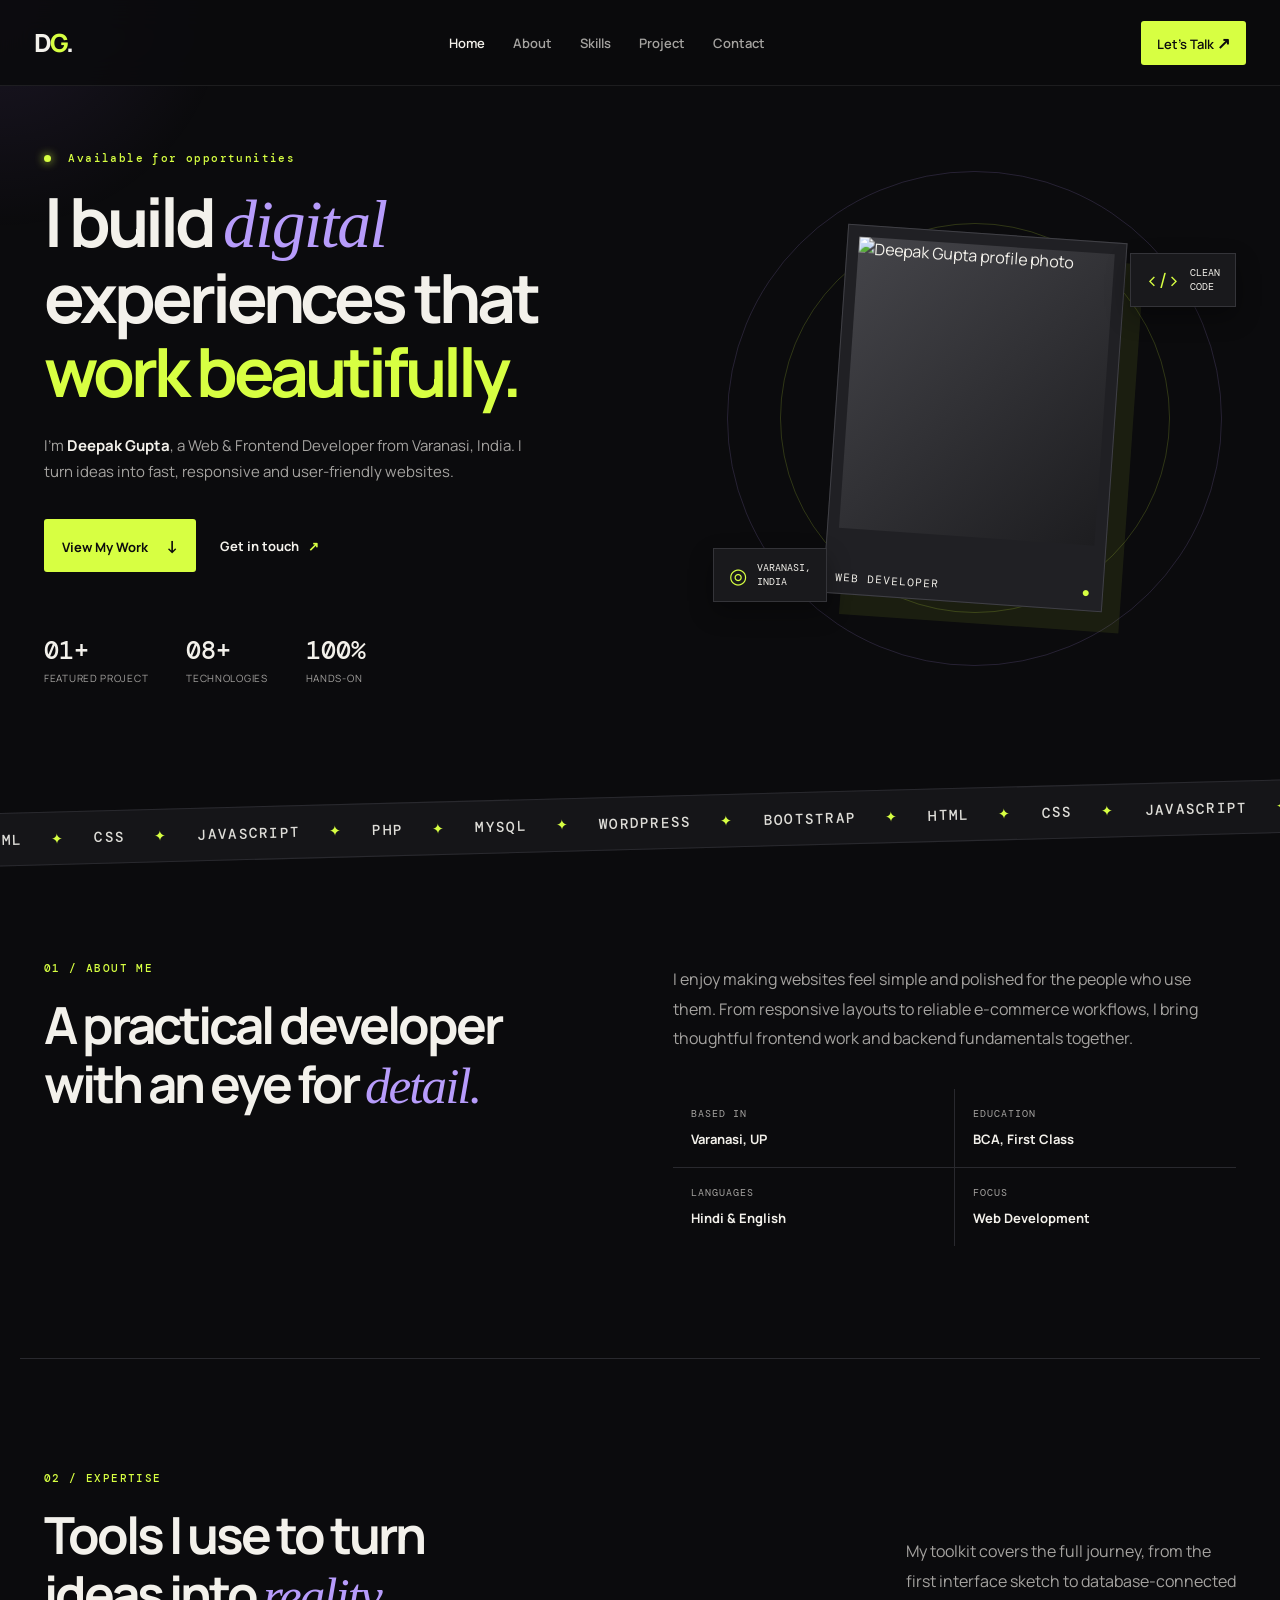
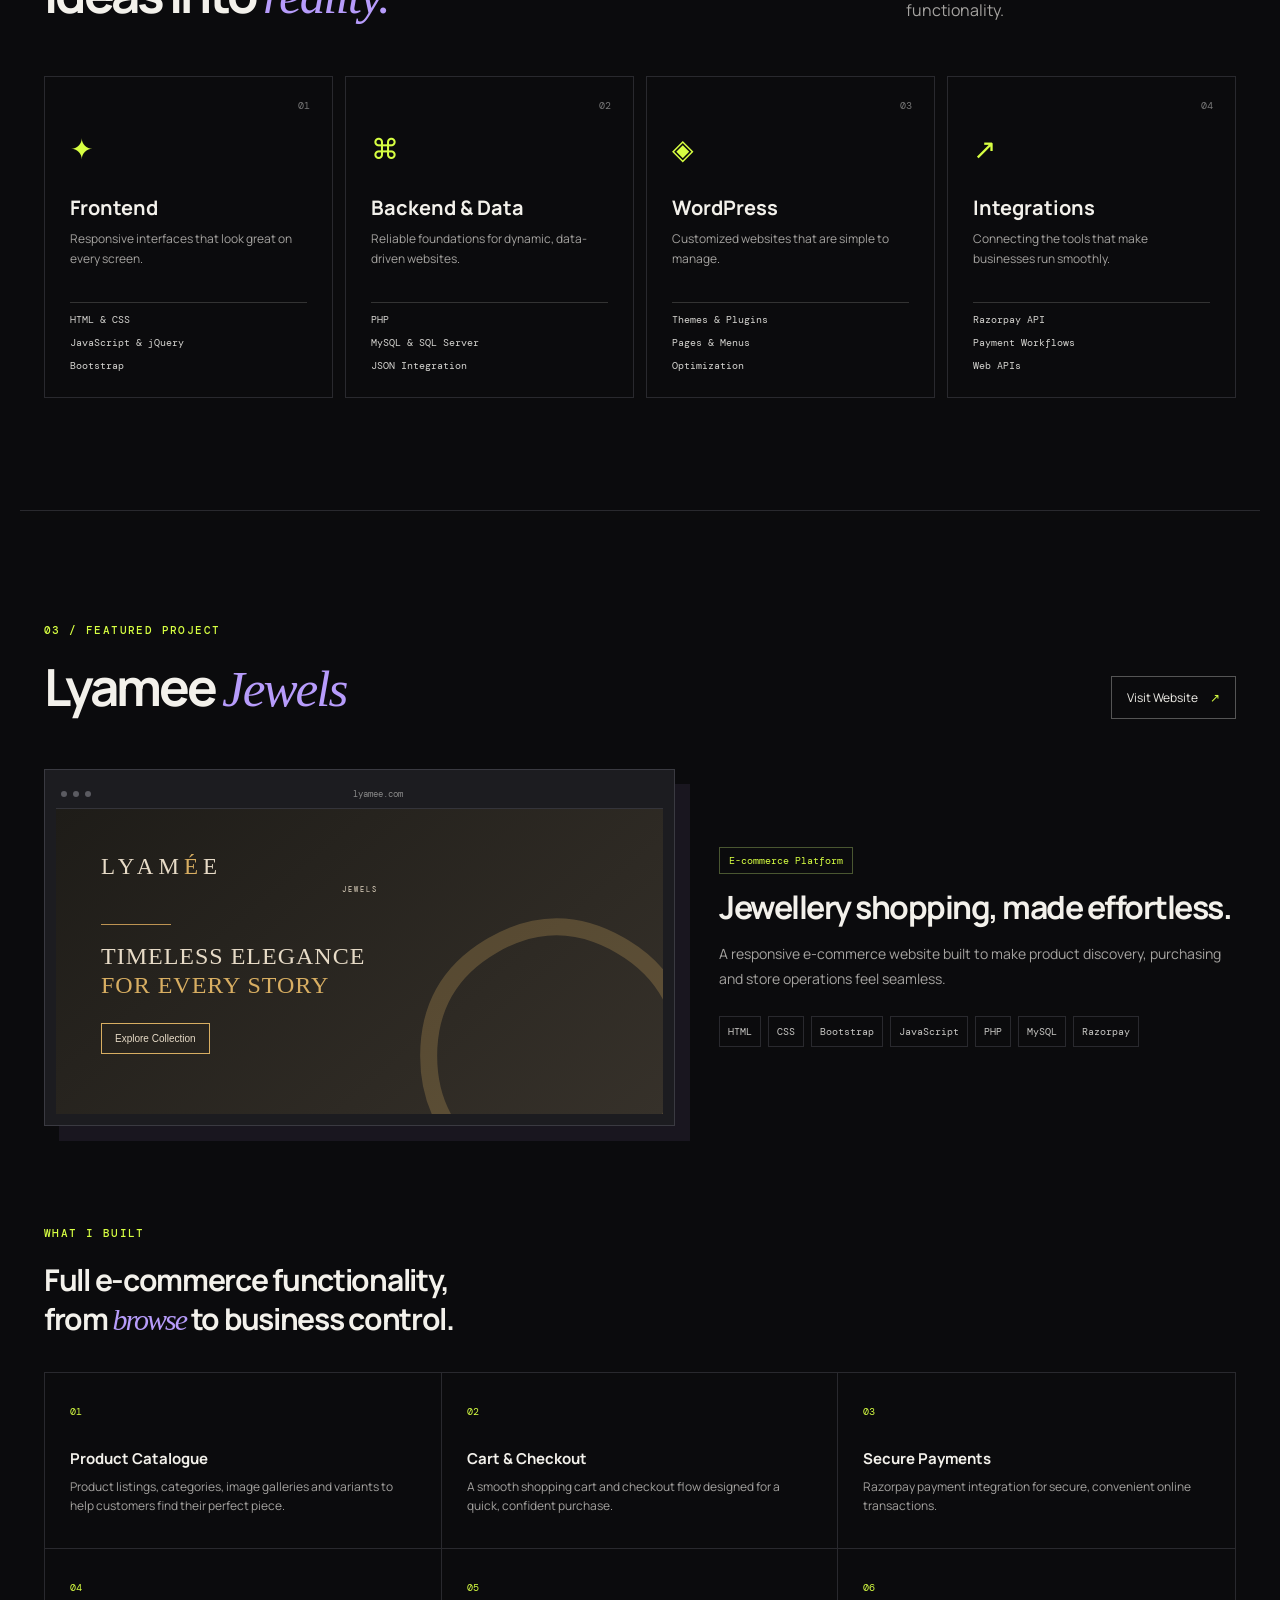
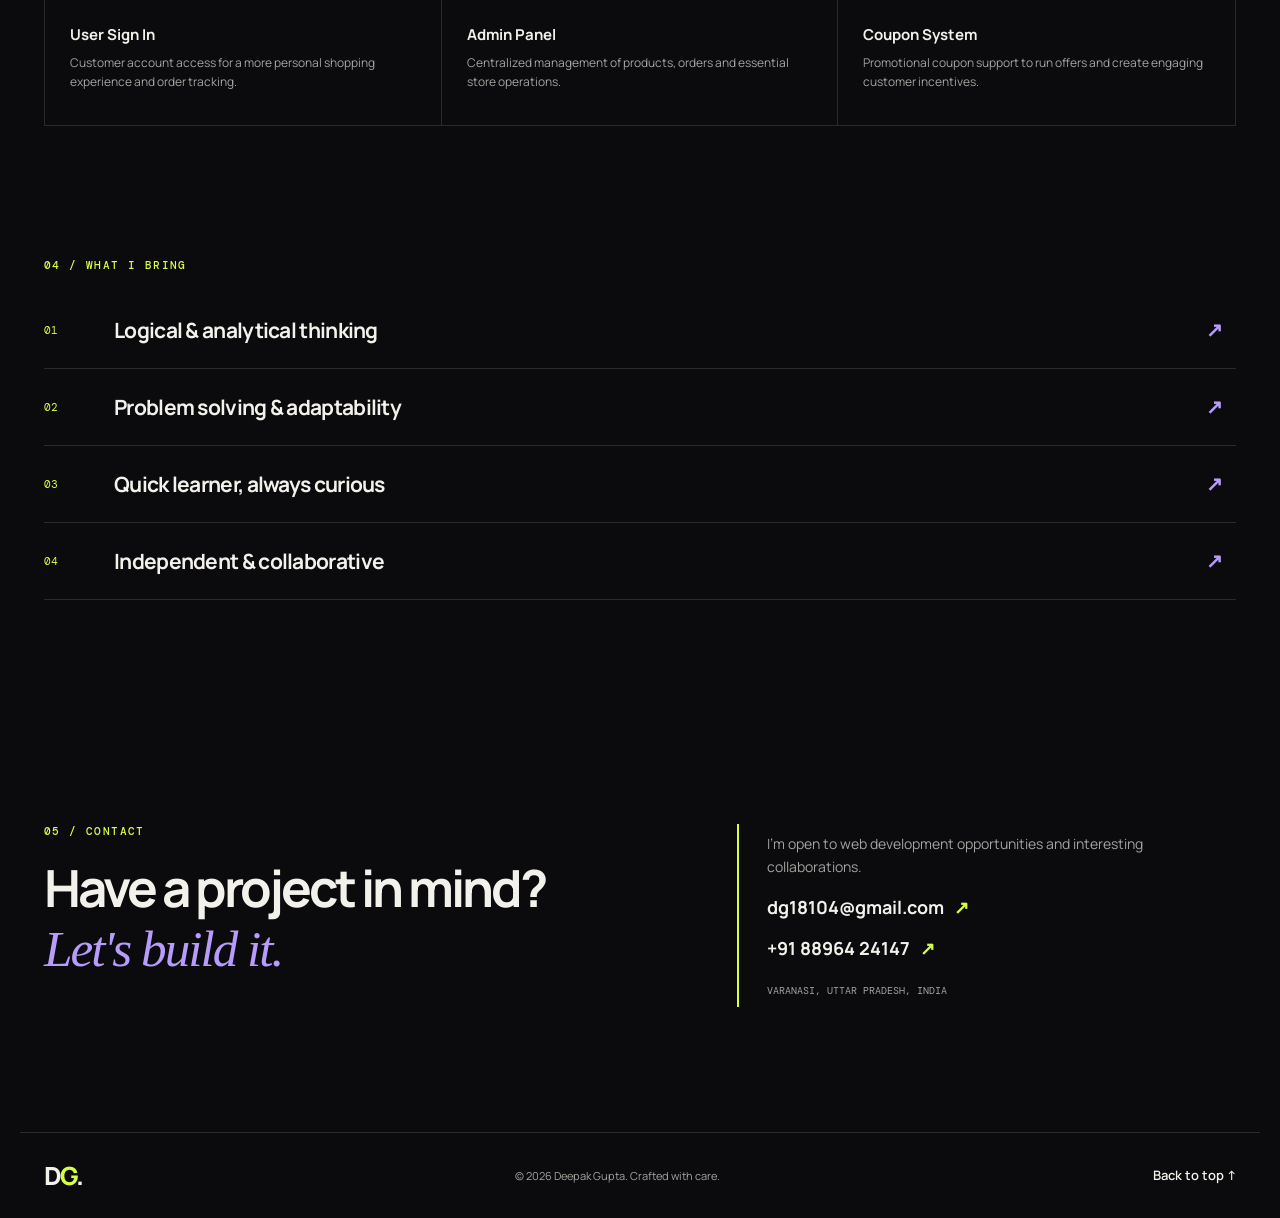
==== index.html @ f935adb0 "Add files via upload" ====
<!DOCTYPE html>
<html lang="en">
<head>
  <meta charset="UTF-8" />
  <meta name="viewport" content="width=device-width, initial-scale=1.0" />
  <meta name="description" content="Deepak Gupta - Web and Frontend Developer portfolio." />
  <title>Deepak Gupta | Web Developer</title>
  <link rel="preconnect" href="https://fonts.googleapis.com" />
  <link rel="preconnect" href="https://fonts.gstatic.com" crossorigin />
  <link href="https://fonts.googleapis.com/css2?family=DM+Mono:wght@400;500&family=Manrope:wght@400;500;600;700;800&display=swap" rel="stylesheet" />
  <link rel="stylesheet" href="style.css" />
</head>
<body>
  <div class="cursor-glow"></div>
  <header class="site-header">
    <a class="logo" href="#home" aria-label="Deepak Gupta home">D<span>G</span>.</a>
    <button class="menu-toggle" aria-label="Open navigation" aria-expanded="false"><span></span><span></span></button>
    <nav class="nav-links" aria-label="Main navigation">
      <a class="active" href="#home">Home</a><a href="#about">About</a><a href="#skills">Skills</a><a href="#project">Project</a><a href="#contact">Contact</a>
    </nav>
    <a class="nav-cta" href="#contact">Let's Talk <span>↗</span></a>
  </header>

  <main>
    <section class="hero section" id="home">
      <div class="hero-copy">
        <p class="eyebrow"><span></span> Available for opportunities</p>
        <h1>I build <em>digital</em><br />experiences that<br /><strong>work beautifully.</strong></h1>
        <p class="hero-text">I'm <b>Deepak Gupta</b>, a Web &amp; Frontend Developer from Varanasi, India. I turn ideas into fast, responsive and user-friendly websites.</p>
        <div class="hero-actions"><a class="button primary" href="#project">View My Work <span>↓</span></a><a class="button text-button" href="#contact">Get in touch <span>↗</span></a></div>
        <div class="quick-stats"><div><strong>01+</strong><span>Featured Project</span></div><div><strong>08+</strong><span>Technologies</span></div><div><strong>100%</strong><span>Hands-on</span></div></div>
      </div>
      <div class="hero-visual">
        <div class="orbit orbit-one"></div><div class="orbit orbit-two"></div>
        <div class="profile-card">
<div class="profile-image" id="profileImage">
  <img src="images\my-photo.png" alt="Deepak Gupta profile photo">
</div>
          
          <input type="file" id="photoInput" accept="image/*" hidden />
          <div class="profile-caption"><span>Web Developer</span><i>●</i></div>
        </div>
        <div class="floating-card code-card"><span>&lt;/&gt;</span><p>Clean<br />Code</p></div>
        <div class="floating-card location-card"><span>◎</span><p>Varanasi,<br />India</p></div>
      </div>
    </section>

    <section class="marquee" aria-label="Skills"><div>HTML <i>✦</i> CSS <i>✦</i> JAVASCRIPT <i>✦</i> PHP <i>✦</i> MYSQL <i>✦</i> WORDPRESS <i>✦</i> BOOTSTRAP <i>✦</i> HTML <i>✦</i> CSS <i>✦</i> JAVASCRIPT <i>✦</i></div></section>

    <section class="about section" id="about">
      <div><p class="section-kicker">01 / ABOUT ME</p><h2>A practical developer with an eye for <em>detail.</em></h2></div>
      <div class="about-right"><p>I enjoy making websites feel simple and polished for the people who use them. From responsive layouts to reliable e-commerce workflows, I bring thoughtful frontend work and backend fundamentals together.</p><div class="info-grid"><div><small>Based in</small><strong>Varanasi, UP</strong></div><div><small>Education</small><strong>BCA, First Class</strong></div><div><small>Languages</small><strong>Hindi &amp; English</strong></div><div><small>Focus</small><strong>Web Development</strong></div></div></div>
    </section>

    <section class="skills section" id="skills">
      <div class="section-heading"><div><p class="section-kicker">02 / EXPERTISE</p><h2>Tools I use to turn<br />ideas into <em>reality.</em></h2></div><p>My toolkit covers the full journey, from the first interface sketch to database-connected functionality.</p></div>
      <div class="skill-grid">
        <article class="skill-card"><span class="card-number">01</span><div class="skill-icon">✦</div><h3>Frontend</h3><p>Responsive interfaces that look great on every screen.</p><ul><li>HTML &amp; CSS</li><li>JavaScript &amp; jQuery</li><li>Bootstrap</li></ul></article>
        <article class="skill-card"><span class="card-number">02</span><div class="skill-icon">⌘</div><h3>Backend &amp; Data</h3><p>Reliable foundations for dynamic, data-driven websites.</p><ul><li>PHP</li><li>MySQL &amp; SQL Server</li><li>JSON Integration</li></ul></article>
        <article class="skill-card"><span class="card-number">03</span><div class="skill-icon">◈</div><h3>WordPress</h3><p>Customized websites that are simple to manage.</p><ul><li>Themes &amp; Plugins</li><li>Pages &amp; Menus</li><li>Optimization</li></ul></article>
        <article class="skill-card"><span class="card-number">04</span><div class="skill-icon">↗</div><h3>Integrations</h3><p>Connecting the tools that make businesses run smoothly.</p><ul><li>Razorpay API</li><li>Payment Workflows</li><li>Web APIs</li></ul></article>
      </div>
    </section>

    <section class="project section" id="project">
      <div class="section-heading"><div><p class="section-kicker">03 / FEATURED PROJECT</p><h2>Lyamee <em>Jewels</em></h2></div><a class="outline-link" href="https://www.lyamee.com" target="_blank" rel="noopener">Visit Website <span>↗</span></a></div>
      <div class="project-showcase"><div class="browser"><div class="browser-bar"><span></span><span></span><span></span><p>lyamee.com</p></div><div class="browser-content"><div class="jewel-logo">LYAM<span>É</span>E <small>JEWELS</small></div><div class="jewel-line"></div><p>TIMELESS ELEGANCE<br /><b>FOR EVERY STORY</b></p><button>Explore Collection</button><div class="ring-shape">◯</div></div></div><div class="project-detail"><span class="pill">E-commerce Platform</span><h3>Jewellery shopping, made effortless.</h3><p>A responsive e-commerce website built to make product discovery, purchasing and store operations feel seamless.</p><div class="tech-tags"><span>HTML</span><span>CSS</span><span>Bootstrap</span><span>JavaScript</span><span>PHP</span><span>MySQL</span><span>Razorpay</span></div></div></div>
      <div class="features-title"><p class="section-kicker">WHAT I BUILT</p><h3>Full e-commerce functionality,<br />from <em>browse</em> to business control.</h3></div>
      <div class="feature-grid">
        <article><span>01</span><h4>Product Catalogue</h4><p>Product listings, categories, image galleries and variants to help customers find their perfect piece.</p></article>
        <article><span>02</span><h4>Cart &amp; Checkout</h4><p>A smooth shopping cart and checkout flow designed for a quick, confident purchase.</p></article>
        <article><span>03</span><h4>Secure Payments</h4><p>Razorpay payment integration for secure, convenient online transactions.</p></article>
        <article><span>04</span><h4>User Sign In</h4><p>Customer account access for a more personal shopping experience and order tracking.</p></article>
        <article><span>05</span><h4>Admin Panel</h4><p>Centralized management of products, orders and essential store operations.</p></article>
        <article><span>06</span><h4>Coupon System</h4><p>Promotional coupon support to run offers and create engaging customer incentives.</p></article>
      </div>
    </section>

    <section class="strengths section"><p class="section-kicker">04 / WHAT I BRING</p><div class="strength-row"><span>01</span><h3>Logical &amp; analytical thinking</h3><b>↗</b></div><div class="strength-row"><span>02</span><h3>Problem solving &amp; adaptability</h3><b>↗</b></div><div class="strength-row"><span>03</span><h3>Quick learner, always curious</h3><b>↗</b></div><div class="strength-row"><span>04</span><h3>Independent &amp; collaborative</h3><b>↗</b></div></section>

    <section class="contact section" id="contact"><div><p class="section-kicker">05 / CONTACT</p><h2>Have a project in mind?<br /><em>Let's build it.</em></h2></div><div class="contact-card"><p>I'm open to web development opportunities and interesting collaborations.</p><a href="mailto:dg18104@gmail.com">dg18104@gmail.com <span>↗</span></a><a href="tel:+918896424147">+91 88964 24147 <span>↗</span></a><small>Varanasi, Uttar Pradesh, India</small></div></section>
  </main>
  <footer><a class="logo" href="#home">D<span>G</span>.</a><p>© <span id="year"></span> Deepak Gupta. Crafted with care.</p><a href="#home">Back to top ↑</a></footer>
  <script src="script.js"></script>
</body>
</html>
---- style.css ----
:root{--bg:#0b0b0d;--surface:#131316;--line:#29292e;--text:#f3f1eb;--muted:#a5a3a0;--lime:#d7ff42;--accent:#b79cfb}*{box-sizing:border-box}html{scroll-behavior:smooth}body{margin:0;background:var(--bg);color:var(--text);font-family:Manrope,Arial,sans-serif;overflow-x:hidden}.cursor-glow{position:fixed;width:500px;height:500px;border-radius:50%;background:radial-gradient(circle,rgba(174,126,255,.1),transparent 65%);pointer-events:none;transform:translate(-50%,-50%);z-index:-1}.site-header{height:86px;max-width:1320px;margin:auto;padding:0 34px;display:flex;align-items:center;justify-content:space-between;border-bottom:1px solid rgba(255,255,255,.08);position:sticky;top:0;background:rgba(11,11,13,.88);backdrop-filter:blur(16px);z-index:20}.logo{font-weight:800;font-size:25px;text-decoration:none;color:var(--text);letter-spacing:-2px}.logo span{color:var(--lime)}.nav-links{display:flex;gap:28px}.nav-links a,.nav-cta,footer a{color:var(--muted);text-decoration:none;font-size:13px;font-weight:600}.nav-links a:hover,.nav-links .active{color:var(--text)}.nav-cta{color:var(--bg);background:var(--lime);padding:11px 16px;border-radius:3px}.nav-cta span{font-size:16px}.menu-toggle{display:none}.section{max-width:1240px;margin:auto;padding:112px 24px}.hero{min-height:690px;display:grid;grid-template-columns:1.1fr .9fr;align-items:center;gap:30px;padding-top:65px}.eyebrow,.section-kicker{font:500 11px 'DM Mono',monospace;letter-spacing:1.4px;color:var(--lime);margin:0 0 20px}.eyebrow span{display:inline-block;width:7px;height:7px;background:var(--lime);border-radius:50%;margin-right:9px;box-shadow:0 0 10px var(--lime)}h1,h2,h3,h4,p{margin-top:0}h1{font-size:clamp(48px,5.3vw,76px);line-height:1.08;letter-spacing:-4px;margin-bottom:25px}h1 em,h2 em,.features-title em{font-family:Georgia,serif;font-weight:400;color:var(--accent);letter-spacing:-2px}h1 strong{color:var(--lime)}.hero-text{max-width:490px;color:var(--muted);line-height:1.75;font-size:15px}.hero-text b{color:var(--text)}.hero-actions{display:flex;align-items:center;gap:24px;margin-top:34px}.button{font-size:13px;font-weight:700;text-decoration:none}.primary{color:var(--bg);background:var(--lime);padding:15px 18px;border-radius:3px}.primary span{margin-left:15px;font-size:17px}.text-button{color:var(--text)}.text-button span{color:var(--lime);margin-left:6px}.quick-stats{display:flex;gap:38px;margin-top:62px}.quick-stats div{display:flex;flex-direction:column;gap:4px}.quick-stats strong{font:500 25px 'DM Mono',monospace}.quick-stats span{font-size:10px;color:var(--muted);text-transform:uppercase;letter-spacing:.7px}.hero-visual{min-height:520px;position:relative;display:grid;place-items:center}.orbit{position:absolute;border:1px solid rgba(215,255,66,.18);border-radius:50%;width:390px;height:390px}.orbit-two{width:495px;height:495px;border-color:rgba(183,156,251,.16)}.profile-card{width:280px;height:370px;background:#202024;border:1px solid #404046;position:relative;transform:rotate(4deg);padding:11px;box-shadow:18px 20px 0 rgba(215,255,66,.08)}.profile-image{height:292px;background:linear-gradient(135deg,#45454a,#1d1d20);display:grid;place-items:center;overflow:hidden}.profile-image img{width:100%;height:100%;object-fit:cover}.profile-placeholder{text-align:center;color:#c7c7cb}.profile-placeholder span{font-size:62px;letter-spacing:-6px;font-weight:800;color:var(--lime);display:block}.profile-placeholder small{text-transform:uppercase;font:10px 'DM Mono';letter-spacing:1.6px}.photo-upload{position:absolute;top:265px;left:50%;transform:translateX(-50%);white-space:nowrap;color:var(--bg);background:var(--lime);font-size:10px;font-weight:800;padding:8px 11px;cursor:pointer}.profile-caption{height:56px;display:flex;justify-content:space-between;align-items:flex-end;font:11px 'DM Mono';text-transform:uppercase;letter-spacing:1px}.profile-caption i{font-style:normal;color:var(--lime);font-size:14px}.floating-card{position:absolute;background:#19191c;border:1px solid #343439;padding:12px 15px;display:flex;gap:10px;align-items:center;box-shadow:0 10px 25px #0005}.floating-card span{font-size:21px;color:var(--lime)}.floating-card p{margin:0;font-size:10px;line-height:1.4;font-family:'DM Mono';text-transform:uppercase}.code-card{right:0;top:95px}.location-card{left:0;bottom:76px}.marquee{overflow:hidden;border-top:1px solid var(--line);border-bottom:1px solid var(--line);white-space:nowrap;padding:16px 0;transform:rotate(-1.5deg) scale(1.03);background:#151518}.marquee div{font:500 14px 'DM Mono';letter-spacing:2px;color:#deddd8;animation:slide 30s linear infinite}.marquee i{font-style:normal;color:var(--lime);margin:0 18px}@keyframes slide{to{transform:translateX(-50%)}}.about{display:grid;grid-template-columns:.85fr 1fr;gap:150px;border-bottom:1px solid var(--line)}h2{font-size:clamp(34px,4vw,55px);line-height:1.15;letter-spacing:-3px;margin:0}.about-right>p,.section-heading>p{color:var(--muted);font-size:16px;line-height:1.85;margin:4px 0 35px}.info-grid{display:grid;grid-template-columns:1fr 1fr;gap:1px;background:var(--line)}.info-grid div{background:var(--bg);padding:18px}.info-grid small{display:block;color:var(--muted);font:10px 'DM Mono';text-transform:uppercase;letter-spacing:1px;margin-bottom:7px}.info-grid strong{font-size:13px}.section-heading{display:flex;justify-content:space-between;align-items:end;margin-bottom:50px}.section-heading>p{max-width:330px;margin-bottom:0}.skill-grid{display:grid;grid-template-columns:repeat(4,1fr);gap:12px}.skill-card{border:1px solid var(--line);padding:25px;min-height:310px;position:relative;transition:.25s}.skill-card:hover,.skill-card.featured{background:#1a1a1d;border-color:#55555d;transform:translateY(-5px)}.card-number{position:absolute;right:22px;top:22px;color:#777;font:10px 'DM Mono'}.skill-icon{font-size:28px;color:var(--lime);margin:27px 0}.skill-card h3{font-size:20px;margin-bottom:8px}.skill-card p{font-size:12px;color:var(--muted);line-height:1.65;min-height:58px}.skill-card ul{padding:0;margin:15px 0 0;list-style:none;border-top:1px solid #333}.skill-card li{font:10px 'DM Mono';padding-top:10px;color:#d5d4d0}.project{border-top:1px solid var(--line)}.outline-link{border:1px solid #555;color:var(--text);font-size:12px;text-decoration:none;padding:12px 15px}.outline-link span{color:var(--lime);margin-left:10px}.project-showcase{display:grid;grid-template-columns:1.1fr .9fr;gap:44px;align-items:center}.browser{padding:11px;background:#1c1c20;border:1px solid #3a3a41;box-shadow:15px 15px 0 rgba(183,156,251,.08)}.browser-bar{height:28px;display:flex;align-items:center;gap:6px;border-bottom:1px solid #34343a;padding:0 5px}.browser-bar span{width:6px;height:6px;background:#5b5b61;border-radius:50%}.browser-bar p{margin:0 auto;font:9px 'DM Mono';color:#888}.browser-content{height:305px;background:linear-gradient(140deg,#1e1c18,#36312a);position:relative;padding:45px;color:#e7dbc7;overflow:hidden}.jewel-logo{font-family:Georgia,serif;letter-spacing:5px;font-size:23px}.jewel-logo span{color:#d8ae62}.jewel-logo small{font:7px 'DM Mono';letter-spacing:2px;display:block;text-align:center;margin-top:5px}.jewel-line{height:1px;background:#bd9352;width:70px;margin:30px 0 17px}.browser-content>p{font-family:Georgia,serif;font-size:24px;line-height:1.2;letter-spacing:1px}.browser-content>p b{color:#d8ae62;font-weight:normal}.browser-content button{border:1px solid #d8ae62;background:transparent;color:#e7dbc7;font-size:10px;padding:9px 13px}.ring-shape{position:absolute;right:-44px;bottom:-93px;font-size:270px;color:#d8ae62;opacity:.25}.project-detail .pill{font:10px 'DM Mono';color:var(--lime);border:1px solid #4a5731;padding:6px 9px}.project-detail h3{font-size:32px;letter-spacing:-1.5px;line-height:1.15;margin:20px 0 16px}.project-detail p{font-size:14px;line-height:1.75;color:var(--muted)}.tech-tags{display:flex;flex-wrap:wrap;gap:7px;margin-top:25px}.tech-tags span{font:10px 'DM Mono';border:1px solid var(--line);padding:8px;color:#c8c7c4}.features-title{margin:100px 0 33px}.features-title h3{font-size:30px;line-height:1.3;letter-spacing:-1.3px;margin:0}.feature-grid{display:grid;grid-template-columns:repeat(3,1fr);border:1px solid var(--line)}.feature-grid article{padding:25px;border-right:1px solid var(--line);border-bottom:1px solid var(--line);min-height:176px}.feature-grid article:nth-child(3n){border-right:none}.feature-grid article:nth-last-child(-n+3){border-bottom:none}.feature-grid span{font:10px 'DM Mono';color:var(--lime)}.feature-grid h4{font-size:15px;margin:28px 0 8px}.feature-grid p{font-size:12px;line-height:1.6;color:var(--muted);margin:0}.strengths{padding-top:20px}.strength-row{border-bottom:1px solid var(--line);display:grid;grid-template-columns:70px 1fr 30px;align-items:center;padding:24px 0}.strength-row span{font:11px 'DM Mono';color:var(--lime)}.strength-row h3{font-size:21px;margin:0;letter-spacing:-.7px}.strength-row b{color:var(--accent);font-size:20px}.contact{display:grid;grid-template-columns:1fr .8fr;gap:70px;padding-bottom:125px}.contact-card{border-left:2px solid var(--lime);padding:8px 0 8px 28px;align-self:end}.contact-card p{color:var(--muted);line-height:1.65;font-size:14px}.contact-card a{display:block;text-decoration:none;color:var(--text);font-size:18px;font-weight:700;margin:17px 0}.contact-card a span{color:var(--lime);margin-left:6px}.contact-card small{font:10px 'DM Mono';color:var(--muted);text-transform:uppercase}footer{max-width:1240px;margin:auto;padding:25px 24px;border-top:1px solid var(--line);display:flex;justify-content:space-between;align-items:center}footer p{margin:0;color:var(--muted);font-size:11px}footer a:last-child{color:var(--text)}
@media(max-width:800px){.site-header{height:70px;padding:0 20px}.nav-cta{display:none}.menu-toggle{display:block;background:none;border:0;padding:6px}.menu-toggle span{display:block;width:23px;height:1px;background:#fff;margin:6px}.nav-links{position:absolute;top:70px;left:0;right:0;background:#131316;border-bottom:1px solid var(--line);padding:20px;display:none;flex-direction:column;gap:17px}.nav-links.open{display:flex}.hero{grid-template-columns:1fr;padding-top:48px;min-height:auto}.hero-visual{min-height:460px;order:-1}.profile-card{transform:rotate(2deg)}h1{letter-spacing:-2.8px}.quick-stats{gap:22px;margin-top:40px}.section{padding:75px 20px}.about,.contact{grid-template-columns:1fr;gap:35px}.section-heading{display:block}.section-heading>p{margin-top:18px}.skill-grid{grid-template-columns:1fr 1fr}.project-showcase{grid-template-columns:1fr;gap:30px}.feature-grid{grid-template-columns:1fr 1fr}.feature-grid article:nth-child(3n){border-right:1px solid var(--line)}.feature-grid article:nth-child(2n){border-right:none}.feature-grid article:nth-last-child(-n+3){border-bottom:1px solid var(--line)}.feature-grid article:nth-last-child(-n+2){border-bottom:none}.features-title{margin-top:70px}footer{gap:15px}.contact{padding-bottom:75px}}@media(max-width:480px){.hero-visual{transform:scale(.84);margin:-30px -45px}.skill-grid,.feature-grid{grid-template-columns:1fr}.feature-grid article,.feature-grid article:nth-child(3n){border-right:none!important;border-bottom:1px solid var(--line)!important}.feature-grid article:last-child{border-bottom:none!important}.browser-content{height:270px}.browser-content>p{font-size:20px}.quick-stats strong{font-size:20px}.quick-stats{justify-content:space-between}.quick-stats span{font-size:8px}.strength-row{grid-template-columns:42px 1fr 25px}.strength-row h3{font-size:16px}.info-grid{grid-template-columns:1fr}footer p{display:none}}
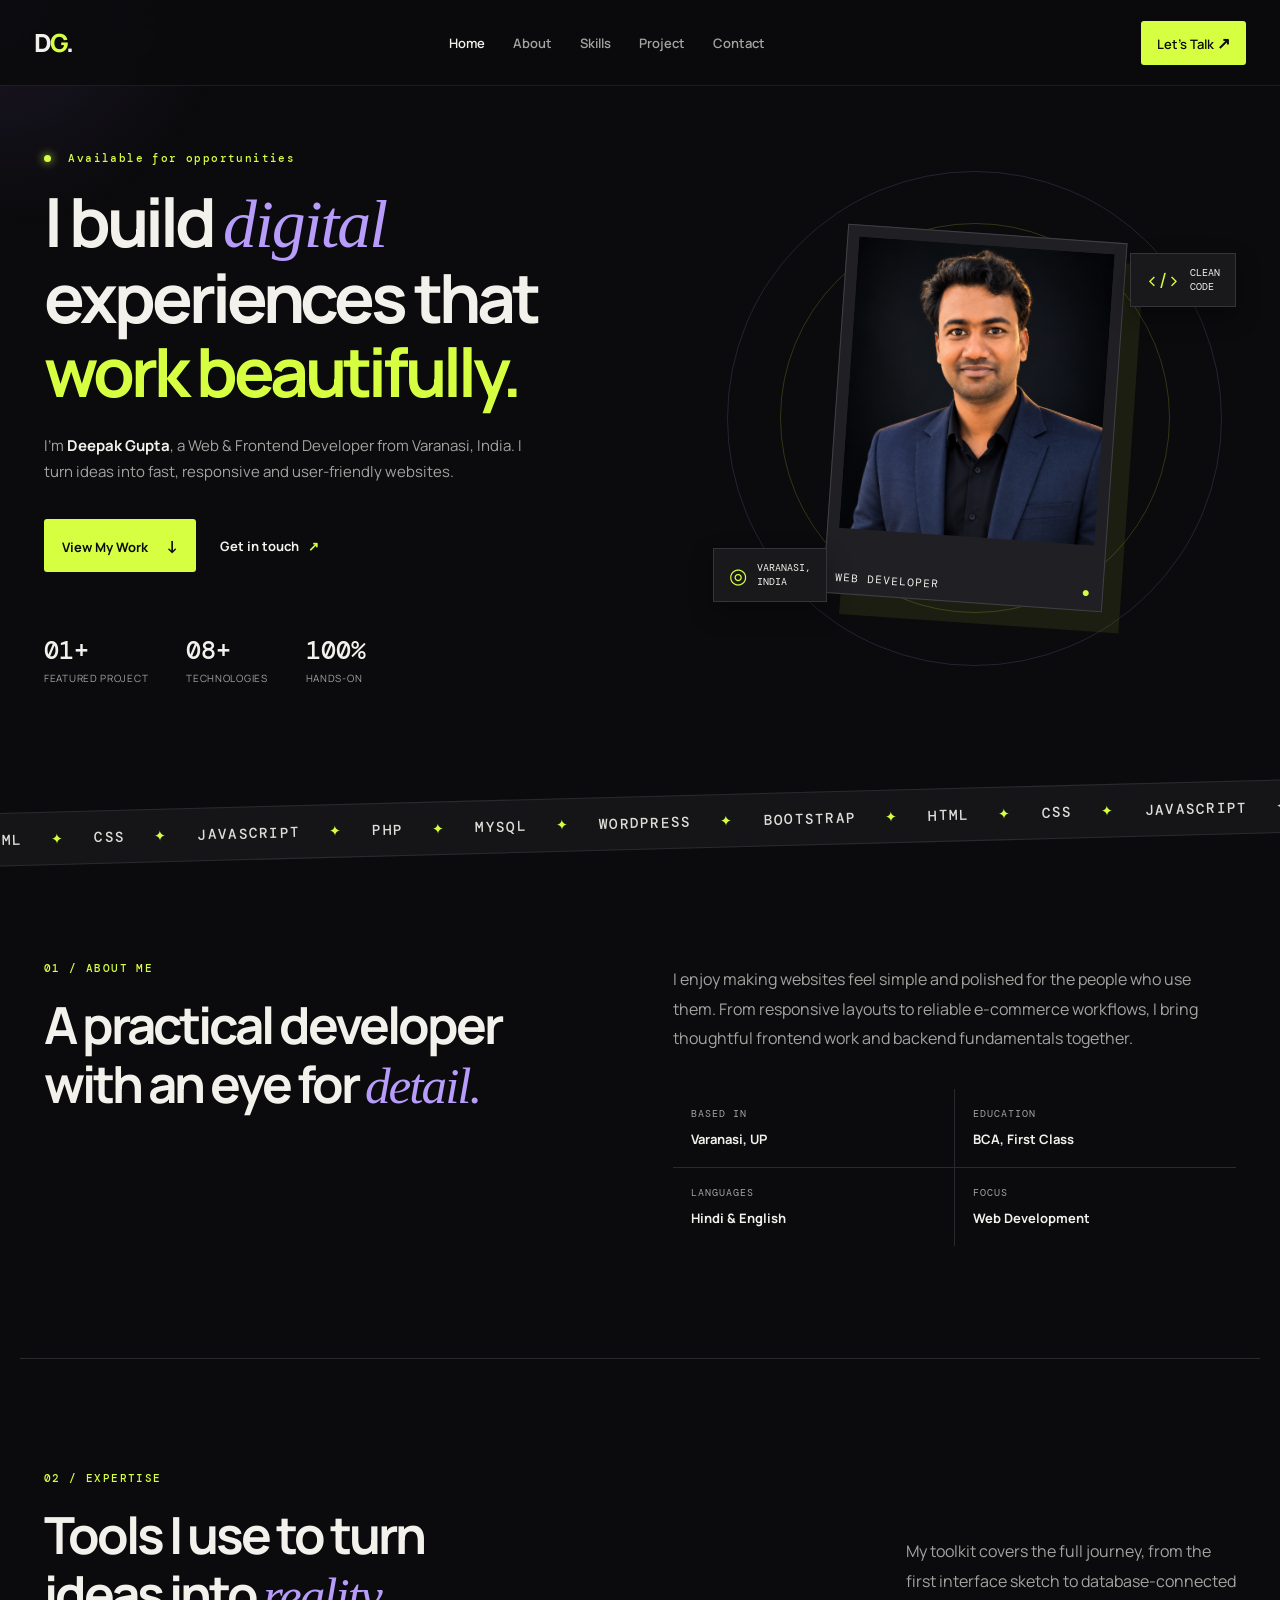
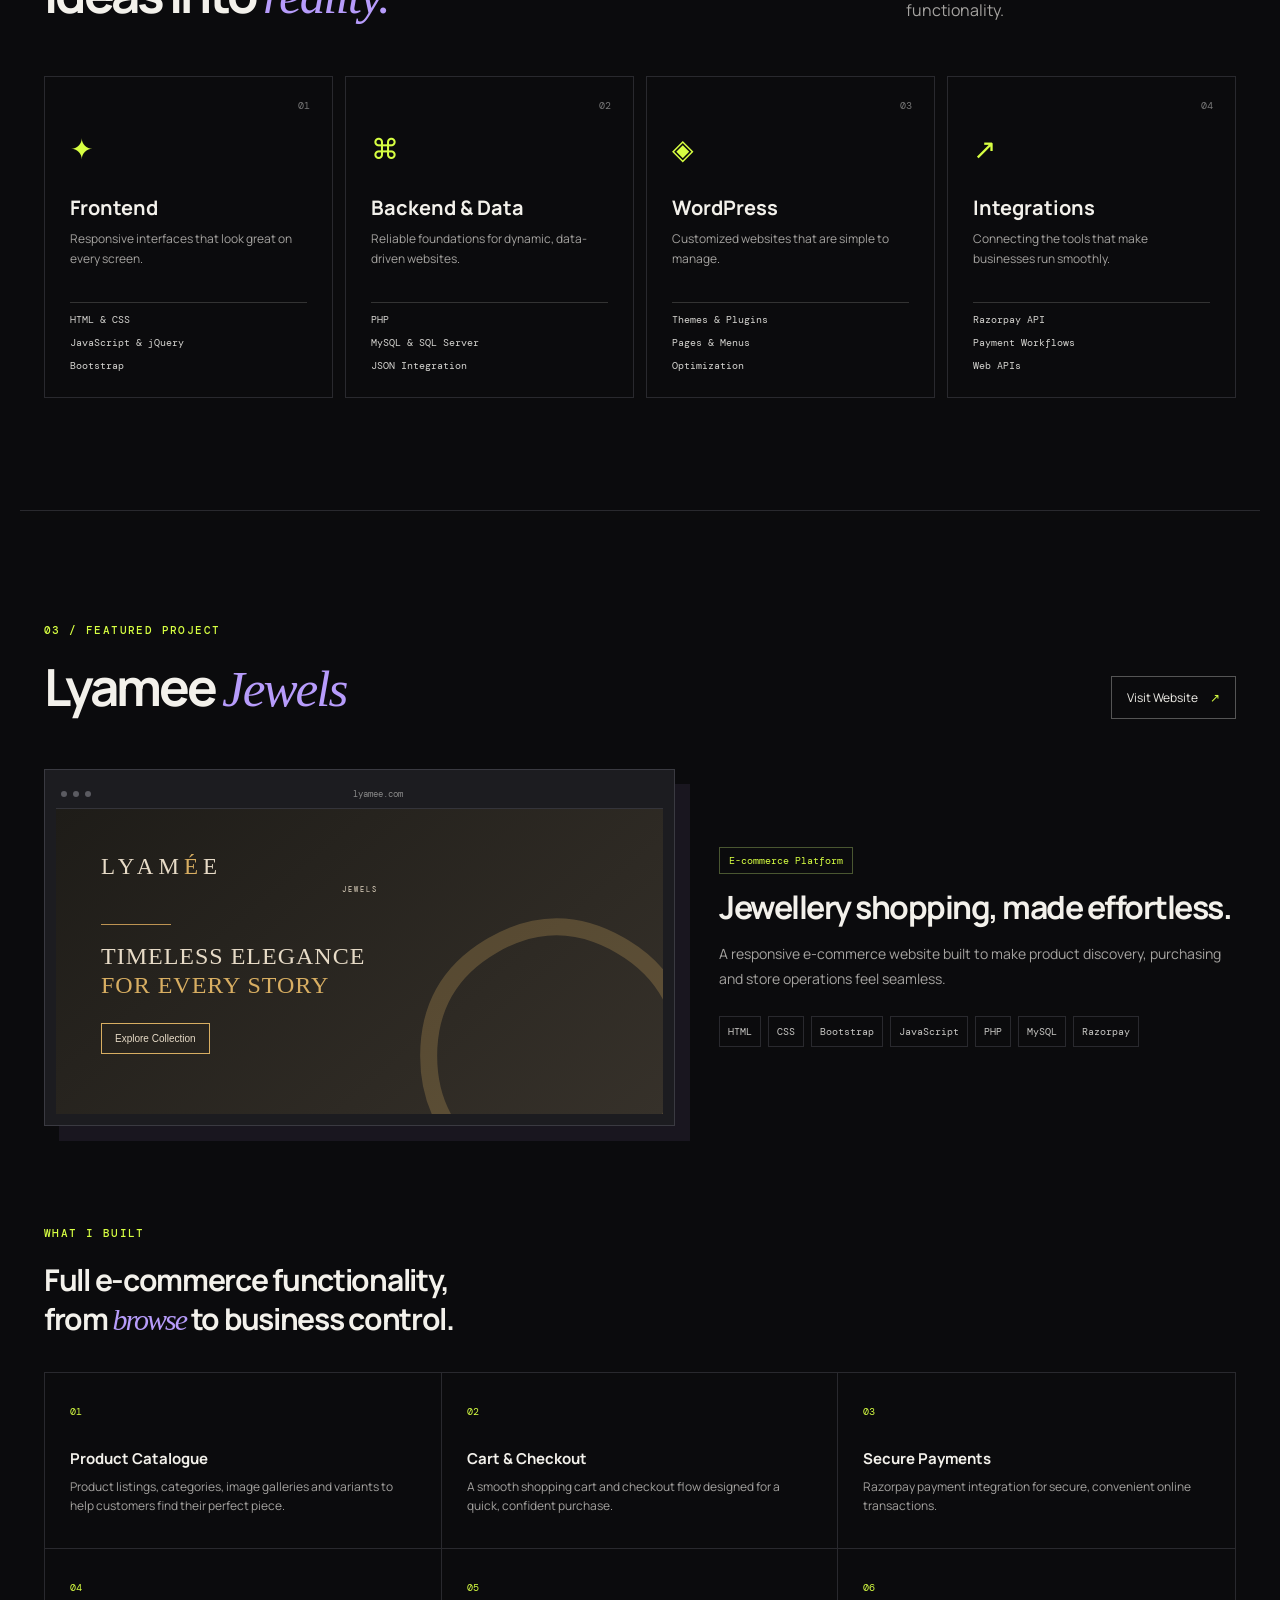
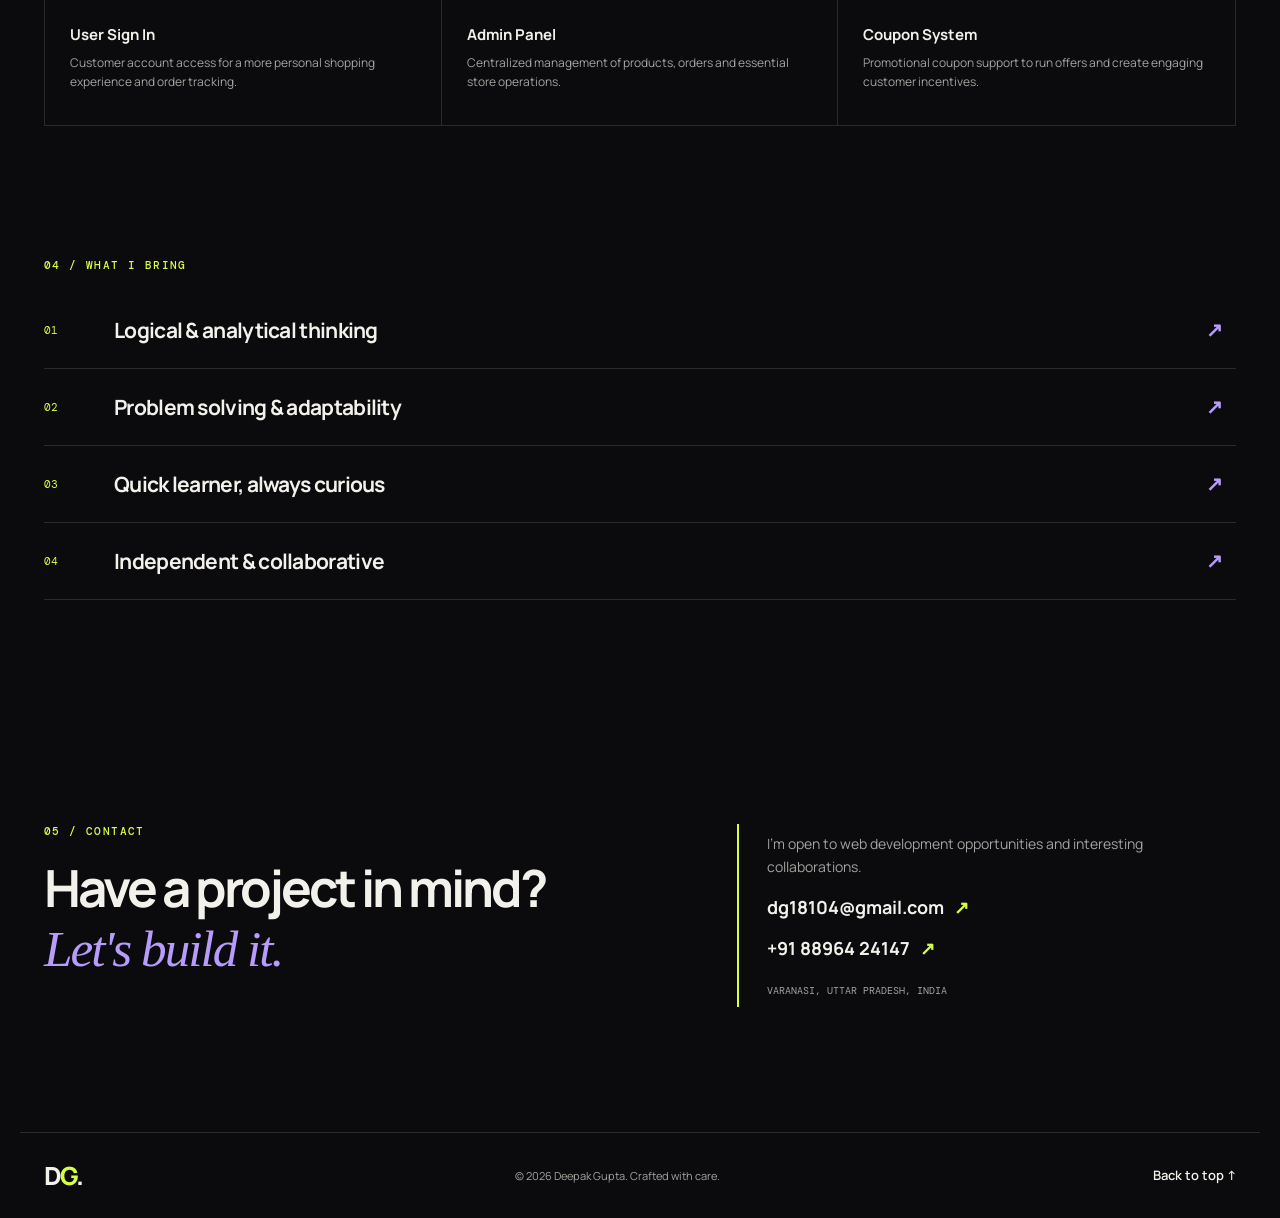
==== commit 303b0c8a: "Update index.html" ====
--- a/index.html
+++ b/index.html
@@ -34,7 +34,7 @@
         <div class="orbit orbit-one"></div><div class="orbit orbit-two"></div>
         <div class="profile-card">
 <div class="profile-image" id="profileImage">
-  <img src="images\my-photo.png" alt="Deepak Gupta profile photo">
+  <img src="my-photo.png" alt="Deepak Gupta profile photo">
 </div>
           
           <input type="file" id="photoInput" accept="image/*" hidden />
